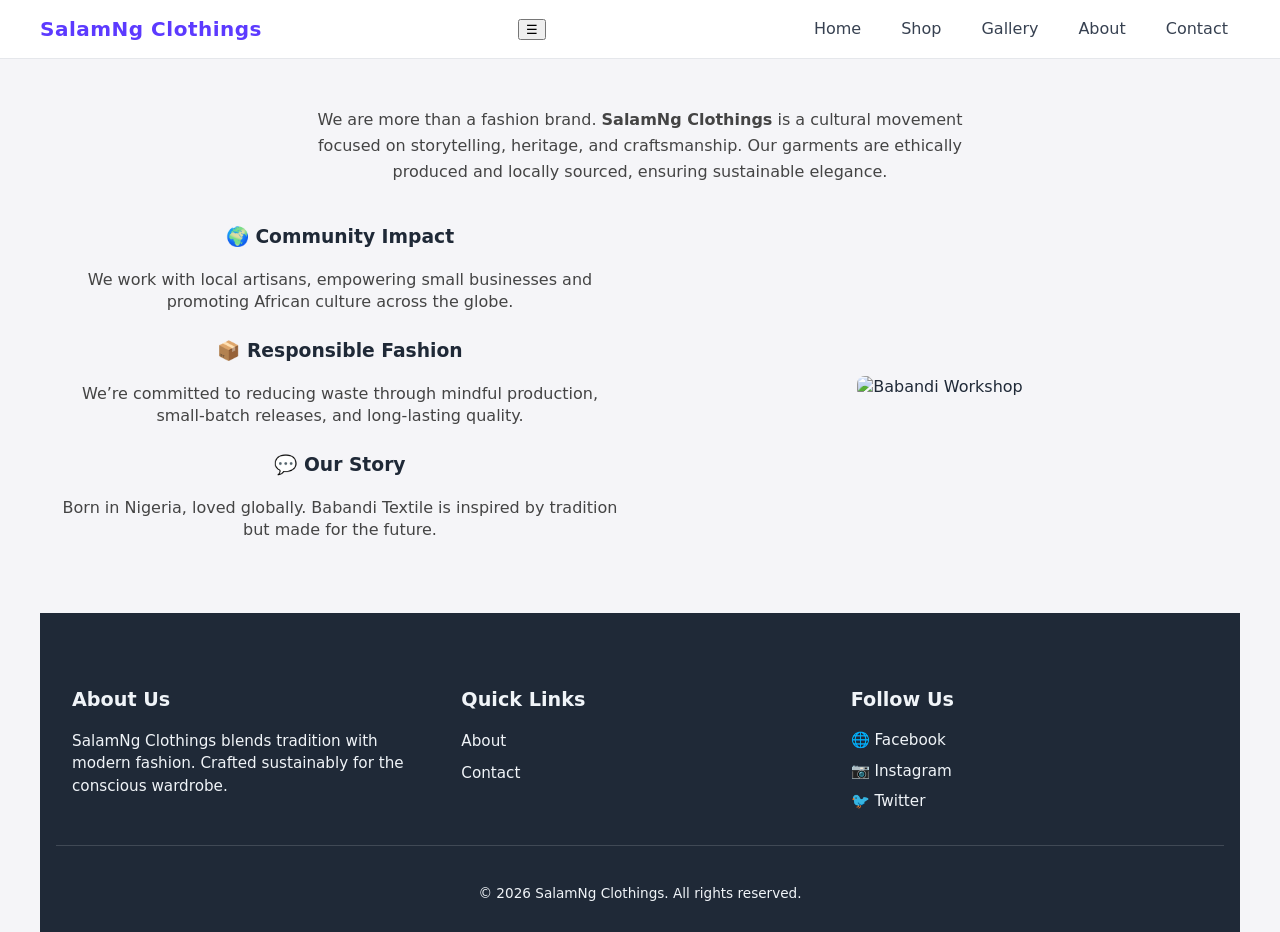
==== about.html @ ce6714ac "Fix HTML formatting and update links" ====
<!DOCTYPE html>
<html lang="en">
<head>
  <meta charset="UTF-8" />
  <meta name="viewport" content="width=device-width, initial-scale=1" />
  <title>About Us - SalamNg Clothings</title>
  <link rel="stylesheet" href="css/styles.css" />
  <style>
    /* About page specific */
    .about-section {
      padding: 3rem 1rem;
    }
    .about-intro {
      font-size: 1.2rem;
      max-width: 800px;
      margin: 0 auto 2rem;
      text-align: center;
      line-height: 1.6;
    }
    .about-content {
      display: flex;
      align-items: center;
      gap: 2rem;
      flex-wrap: wrap;
    }
    .about-text {
      flex: 1 1 300px;
    }
    .about-text h3 {
      margin-top: 1rem;
    }
    .about-image {
      flex: 1 1 300px;
    }
    .about-image img {
      width: 100%;
      border-radius: 8px;
    }
  </style>
</head>
<body>

  <!-- Section 1: Header -->
  <section class="header-container">
    <header class="site-header">
      <div class="container nav">
        <a href="index.html" class="logo">SalamNg Clothings</a>
        <button class="menu-toggle" id="menu-toggle">☰</button>
        <nav class="nav-links" id="nav-links">
          <a href="index.html">Home</a>
          <a href="shop">Shop</a>
          <a href="index.html#gallery">Gallery</a>
          <a href="about.html" class="active">About</a>
          <a href="index.html#contact-info">Contact</a>
        </nav>
      </div>
    </header>
  </section>

  <!-- Section 2: Main Content -->
  <section class="main-container">
    <main class="about-section">
      <div class="container">
        <p class="about-intro">
          We are more than a fashion brand. <strong>SalamNg Clothings</strong> is a cultural movement focused on storytelling, heritage,
          and craftsmanship. Our garments are ethically produced and locally sourced, ensuring sustainable elegance.
        </p>

        <div class="about-content">
          <div class="about-text">
            <h3>🌍 Community Impact</h3>
            <p>We work with local artisans, empowering small businesses and promoting African culture across the globe.</p>

            <h3>📦 Responsible Fashion</h3>
            <p>We’re committed to reducing waste through mindful production, small-batch releases, and long-lasting quality.</p>

            <h3>💬 Our Story</h3>
            <p>Born in Nigeria, loved globally. Babandi Textile is inspired by tradition but made for the future.</p>
          </div>
          <div class="about-image">
            <img src="https://images.unsplash.com/photo-1603309232165-68a1c5ff3b07?auto=format&fit=crop&w=600&q=80" alt="Babandi Workshop" />
          </div>
        </div>
      </div>
    </main>
  </section>

  <!-- Section 3: Footer -->
  <section class="footer-container">
    <footer class="site-footer">
      <div class="container footer-container">
        <!-- About -->
        <div class="footer-col">
          <h4>About Us</h4>
          <p>SalamNg Clothings blends tradition with modern fashion. Crafted sustainably for the conscious wardrobe.</p>
        </div>

        <!-- Quick Links -->
        <div class="footer-col">
          <h4>Quick Links</h4>
          <ul>
            <li><a href="about.html">About</a></li>
            <li><a href="index.html#contact-info">Contact</a></li>
          </ul>
        </div>

        <!-- Socials -->
        <div class="footer-col">
          <h4>Follow Us</h4>
          <div class="socials">
            <a href="#">🌐 Facebook</a>
            <a href="#">📷 Instagram</a>
            <a href="#">🐦 Twitter</a>
          </div>
        </div>
      </div>
      <div class="footer-bottom">
        <p>&copy; <span id="year"></span> SalamNg Clothings. All rights reserved.</p>
      </div>
    </footer>
  </section>

  <!-- Script -->
  <script>
    document.getElementById("year").textContent = new Date().getFullYear();
    // Mobile nav toggle
    document.getElementById("menu-toggle").addEventListener("click", function() {
      document.getElementById("nav-links").classList.toggle("active");
    });
  </script>
</body>
</html>
---- css/styles.css ----
:root {
  --brand: #5c3aff;
  --radius: 0.75rem;
  font-family: system-ui, -apple-system, BlinkMacSystemFont, Segoe UI, Roboto, sans-serif;
  color: #1f2937;
  background: #f5f5f8;
}

* {
  box-sizing: border-box;
}

body {
  margin: 0;
  display: flex;
  flex-direction: column;
  min-height: 100vh;
  line-height: 1.4;
}

a {
  text-decoration: none;
  color: inherit;
}

.container {
  max-width: 1200px;
  margin: 0 auto;
  padding: 0 1rem;
  width: 100%;
}

/* Navbar */
header {
  background: #fff;
  position: sticky;
  top: 0;
  z-index: 100;
  border-bottom: 1px solid #e5e7eb;
}

.nav {
  display: flex;
  align-items: center;
  justify-content: space-between;
  padding: .75rem 0;
  gap: 1rem;
}

.logo {
  font-weight: 700;
  font-size: 1.25rem;
  letter-spacing: .5px;
  color: var(--brand);
}

.nav-links {
  display: flex;
  gap: 1rem;
  flex-wrap: wrap;
  align-items: center;
}

.nav-links a {
  padding: 6px 12px;
  border-radius: 6px;
  font-weight: 500;
  color: #374151;
}

.nav-links a:hover {
  background: rgba(92, 58, 255, 0.08);
  color: var(--brand);
}

/* Hero */
.hero {
  background: linear-gradient(135deg, #5c3affcc 0%, #ff66b3cc 100%);
  color: #fff;
  padding: 3rem 1rem;
  border-radius: 16px;
  margin: 1rem 0;
  overflow: hidden;
}

.hero-inner {
  display: flex;
  flex-wrap: wrap;
  gap: 2rem;
  align-items: center;
  max-width: 1100px;
  margin: 0 auto;
}

.hero-text {
  flex: 1 1 320px;
}

.hero-text h1 {
  margin: 0;
  font-size: 2.4rem;
}

.hero-text p {
  margin: .100rem 0 1.5rem;
  font-size: 1rem;
}

.btn {
  background: #fff;
  color: var(--brand);
  padding: 12px 20px;
  border-radius: 999px;
  font-weight: 600;
  border: none;
  cursor: pointer;
  transition: transform .2s;
}

.btn:hover {
  transform: scale(1.02);
}

.hero-image {
  flex: 1 1 300px;
}

.hero-image img {
  width: 100%;
  border-radius: 16px;
  object-fit: cover;
  display: block;
  filter: drop-shadow(0 25px 60px rgba(0, 0, 0, 0.2));
}

/* About Section */
.about-section {
  padding: 3rem 1rem;
  text-align: center;
}

.about-section h2 {
  font-size: 2rem;
  margin-bottom: 1rem;
  color: var(--brand);
}

.about-section p {
  max-width: 700px;
  margin: 0 auto 1.5rem;
  color: #444;
  font-size: 1rem;
}

/* Solutions Section */
.solutions-section {
  padding: 3rem 1rem;
  background: #fff;
  text-align: center;
}

.solutions-section h2 {
  font-size: 2rem;
  margin-bottom: 1rem;
  color: var(--brand);
}

.solutions-intro {
  max-width: 700px;
  margin: 0 auto 2rem;
  font-size: 1rem;
  color: #555;
}

.solutions-grid {
  display: grid;
  grid-template-columns: repeat(auto-fit, minmax(250px, 1fr));
  gap: 2rem;
  margin-top: 2rem;
}

.solution-card {
  background: #f9f9fb;
  border-radius: 12px;
  padding: 2rem 1.5rem;
  box-shadow: 0 8px 20px rgba(0,0,0,0.05);
  transition: transform .2s;
}

.solution-card:hover {
  transform: translateY(-4px);
}

.solution-card h3 {
  margin-bottom: 1rem;
  color: var(--brand);
  font-size: 1.25rem;
}

.solution-card p {
  font-size: 0.95rem;
  color: #333;
  line-height: 1.5;
}

/* Contact Section, Footer ... (unchanged from your code) */

/* Responsive */
@media (max-width: 900px) {
  .hero-inner {
    flex-direction: column;
  }

  .solutions-grid {
    grid-template-columns: 1fr;
  }
}
/* Tailor Section */
.tailor-section {
  padding: 3rem 1rem;
  background: #fff;
}

.tailor-inner {
  display: flex;
  flex-wrap: wrap;
  gap: 2rem;
  align-items: center;
  justify-content: space-between;
}

.tailor-text {
  flex: 1 1 350px;
}

.tailor-text h3 {
  font-size: 1.75rem;
  margin-bottom: 1rem;
  color: var(--brand);
}

.tailor-text p {
  font-size: 1rem;
  line-height: 1.6;
  color: #444;
}

.tailor-image {
  flex: 1 1 300px;
}

.tailor-image img {
  width: 100%;
  border-radius: 12px;
  object-fit: cover;
  box-shadow: 0 8px 20px rgba(0,0,0,0.08);
}

/* Contact Section Improvements */
.contact-section {
  padding: 4rem 1rem;
  background: #f9f9fb;
  text-align: center;
}

.contact-section h2 {
  font-size: 2rem;
  margin-bottom: 1rem;
  color: var(--brand);
}

.contact-section p {
  max-width: 650px;
  margin: 0 auto 2rem;
  color: #555;
  font-size: 1rem;
}

.contact-grid {
  display: grid;
  gap: 2rem;
  grid-template-columns: repeat(auto-fit, minmax(220px, 1fr));
  margin-bottom: 2.5rem;
}

.contact-item h3 {
  font-size: 1.1rem;
  color: var(--brand);
  margin-bottom: 0.5rem;
}

.contact-item p,
.contact-item a {
  font-size: 0.95rem;
  color: #333;
}

.map-form-grid {
  display: flex;
  flex-wrap: wrap;
  gap: 2rem;
  justify-content: space-between;
}

.map-container {
  flex: 1 1 350px;
  height: 250px;
  border-radius: 8px;
  overflow: hidden;
  box-shadow: 0 4px 12px rgba(0,0,0,0.08);
}

.map-container iframe {
  width: 100%;
  height: 100%;
  border: 0;
}

.contact-form-container {
  flex: 1 1 400px;
  background: #fff;
  padding: 2rem;
  border-radius: 8px;
  box-shadow: 0 4px 15px rgba(0,0,0,0.05);
  text-align: left;
}

.contact-form-container h3 {
  margin-bottom: 1rem;
  color: var(--brand);
  text-align: center;
}

.form-group {
  margin-bottom: 1rem;
}

.form-group label {
  display: block;
  margin-bottom: 0.3rem;
  font-weight: 500;
}

.form-group input,
.form-group textarea {
  width: 100%;
  padding: 0.7rem;
  border: 1px solid #ccc;
  border-radius: 6px;
}

.form-group input:focus,
.form-group textarea:focus {
  border-color: var(--brand);
  outline: none;
}

/* Responsive */
@media (max-width: 900px) {
  .tailor-inner {
    flex-direction: column;
    text-align: center;
  }

  .map-form-grid {
    flex-direction: column;
  }
}
/* Contact Section */
.contact-section {
  padding: 4rem 1rem;
  background: #f9f9fb;
  text-align: center;
}

.contact-section h2 {
  font-size: 2rem;
  margin-bottom: 1rem;
  color: var(--brand);
}

.contact-section p {
  max-width: 650px;
  margin: 0 auto 2rem;
  color: #555;
  font-size: 1rem;
}

/* Contact Info Grid */
.contact-grid {
  display: grid;
  grid-template-columns: repeat(auto-fit, minmax(220px, 1fr));
  gap: 2rem;
  margin-bottom: 3rem;
}

.contact-item h3 {
  font-size: 1.1rem;
  color: var(--brand);
  margin-bottom: 0.5rem;
}

.contact-item p,
.contact-item a {
  font-size: 0.95rem;
  color: #333;
}

.contact-item a:hover {
  color: var(--brand);
  text-decoration: underline;
}

/* Map + Form Layout */
.map-form-grid {
  display: flex;
  flex-wrap: wrap;
  gap: 2rem;
  justify-content: space-between;
  align-items: flex-start;
}

.map-container {
  flex: 1 1 350px;
  min-height: 280px;
  border-radius: 10px;
  overflow: hidden;
  box-shadow: 0 4px 15px rgba(0,0,0,0.08);
}

.map-container iframe {
  width: 100%;
  height: 100%;
  border: 0;
}

.contact-form-container {
  flex: 1 1 400px;
  background: #fff;
  padding: 2rem;
  border-radius: 10px;
  box-shadow: 0 6px 20px rgba(0,0,0,0.08);
  text-align: left;
}

.contact-form-container h3 {
  margin-bottom: 1rem;
  color: var(--brand);
  text-align: center;
}

.form-group {
  margin-bottom: 1rem;
}

.form-group label {
  display: block;
  margin-bottom: 0.3rem;
  font-weight: 500;
}

.form-group input,
.form-group textarea {
  width: 100%;
  padding: 0.75rem;
  border: 1px solid #ccc;
  border-radius: 6px;
  font-size: 0.95rem;
}

.form-group input:focus,
.form-group textarea:focus {
  border-color: var(--brand);
  outline: none;
}

.contact-form-container .btn {
  width: 100%;
  padding: 0.9rem;
  font-size: 1rem;
  background: var(--brand);
  color: #fff;
  border: none;
  border-radius: 6px;
  cursor: pointer;
}

.contact-form-container .btn:hover {
  background: #4630b5;
}

/* Footer */
.site-footer {
  background: #1f2937;
  color: #f0f4f8;
  padding: 3rem 1rem 1rem;
}

.footer-container {
  display: grid;
  gap: 2rem;
  grid-template-columns: repeat(auto-fit, minmax(250px, 1fr));
  max-width: 1200px;
  margin: 0 auto;
}

.footer-col h4 {
  font-size: 1.2rem;
  margin-bottom: 1rem;
}

.footer-col ul {
  list-style: none;
  padding: 0;
  margin: 0;
}

.footer-col li {
  margin-bottom: 0.6rem;
}

.footer-col a {
  color: #f0f4f8;
  text-decoration: none;
  font-size: 0.95rem;
}

.footer-col a:hover {
  color: var(--brand);
}

.footer-col p {
  font-size: 0.95rem;
  line-height: 1.5;
}

.socials {
  display: flex;
  flex-direction: column;
  gap: 0.6rem;
}

.footer-bottom {
  text-align: center;
  padding-top: 1.5rem;
  font-size: 0.85rem;
  border-top: 1px solid rgba(255, 255, 255, 0.15);
  margin-top: 2rem;
}

/* Responsive Fixes */
@media (max-width: 900px) {
  .map-form-grid {
    flex-direction: column;
  }

  .contact-form-container {
    margin: 0 auto;
    width: 100%;
  }

  .footer-container {
    text-align: center;
  }
}
.map-container {
  flex: 1 1 350px;
  min-height: 350px;   /* Increased from 280px */
  height: 100%;
  border-radius: 10px;
  overflow: hidden;
  box-shadow: 0 4px 15px rgba(0,0,0,0.08);
}

.map-container iframe {
  width: 100%;
  height: 100%;
  border: 0;
  display: block;
}
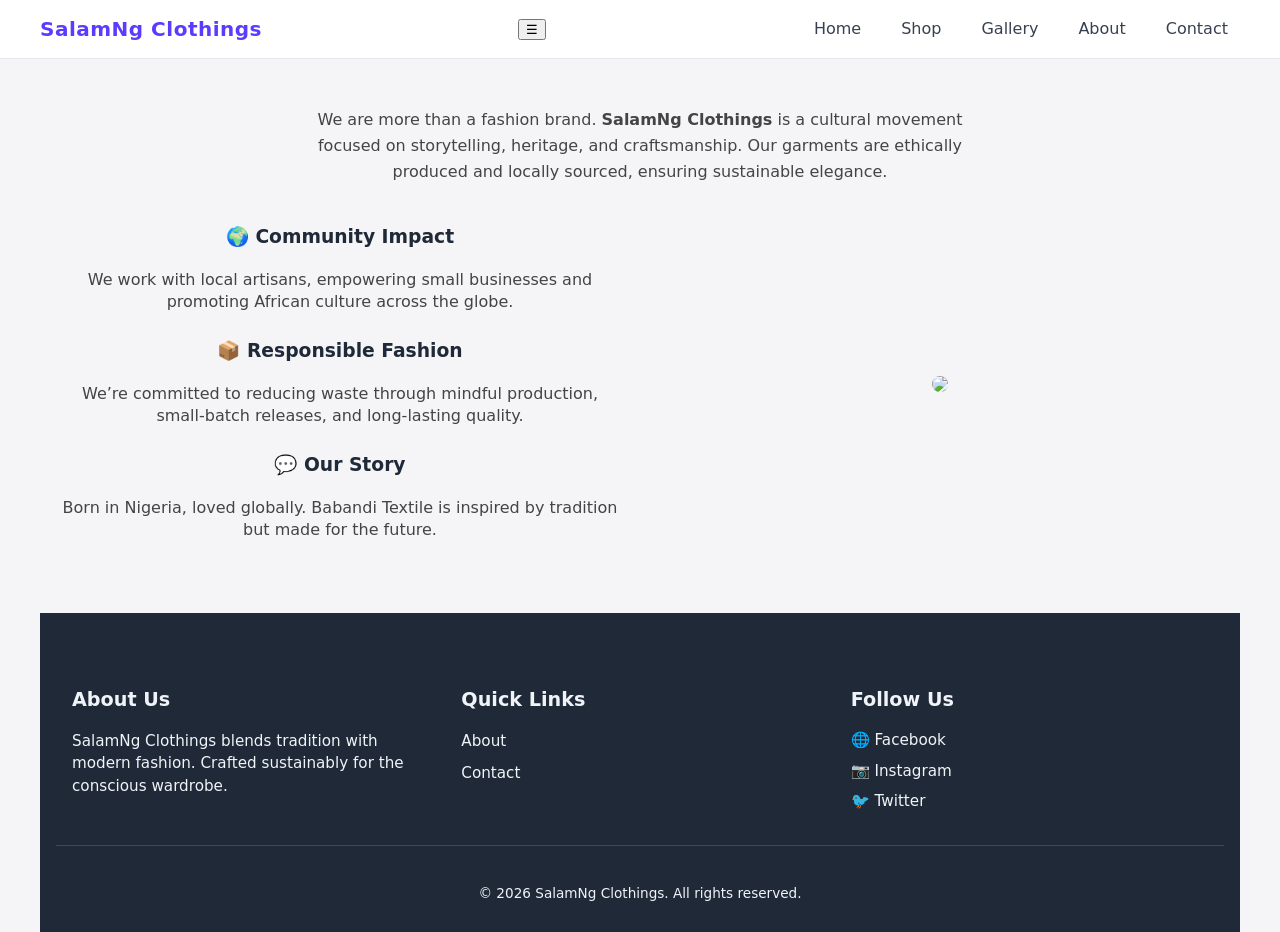
==== commit b1ce79b0: "Update about.html" ====
--- a/about.html
+++ b/about.html
@@ -78,7 +78,7 @@
             <p>Born in Nigeria, loved globally. Babandi Textile is inspired by tradition but made for the future.</p>
           </div>
           <div class="about-image">
-            <img src="https://images.unsplash.com/photo-1603309232165-68a1c5ff3b07?auto=format&fit=crop&w=600&q=80" alt="Babandi Workshop" />
+            <img src="https://images/IMG_3406.jpeg alt="Salamng Clothings" />
           </div>
         </div>
       </div>
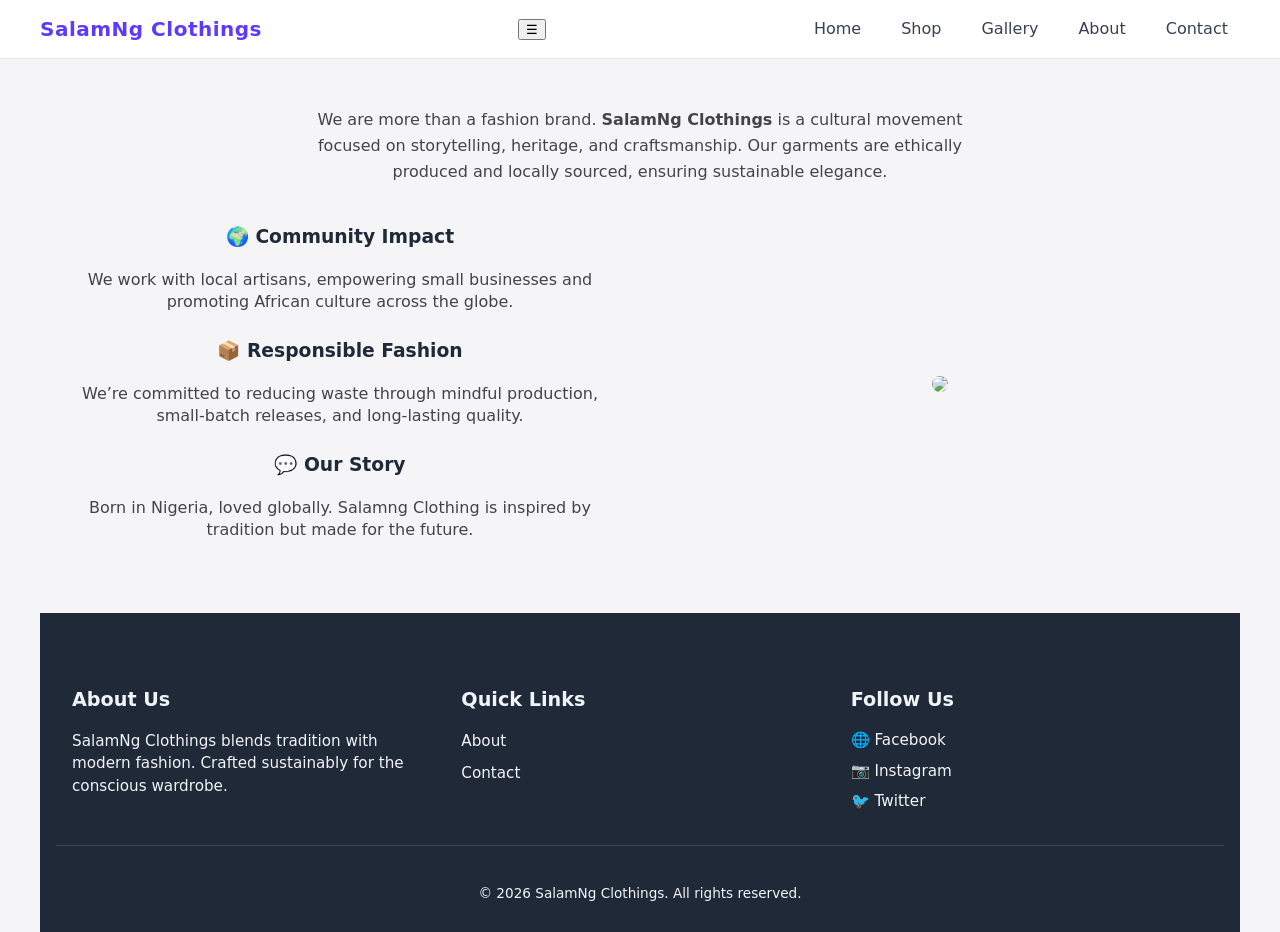
==== commit f5f4743f: "Update about.html" ====
--- a/about.html
+++ b/about.html
@@ -75,7 +75,7 @@
             <p>We’re committed to reducing waste through mindful production, small-batch releases, and long-lasting quality.</p>
 
             <h3>💬 Our Story</h3>
-            <p>Born in Nigeria, loved globally. Babandi Textile is inspired by tradition but made for the future.</p>
+            <p>Born in Nigeria, loved globally. Salamng Clothing is inspired by tradition but made for the future.</p>
           </div>
           <div class="about-image">
             <img src="https://images/IMG_3406.jpeg alt="Salamng Clothings" />
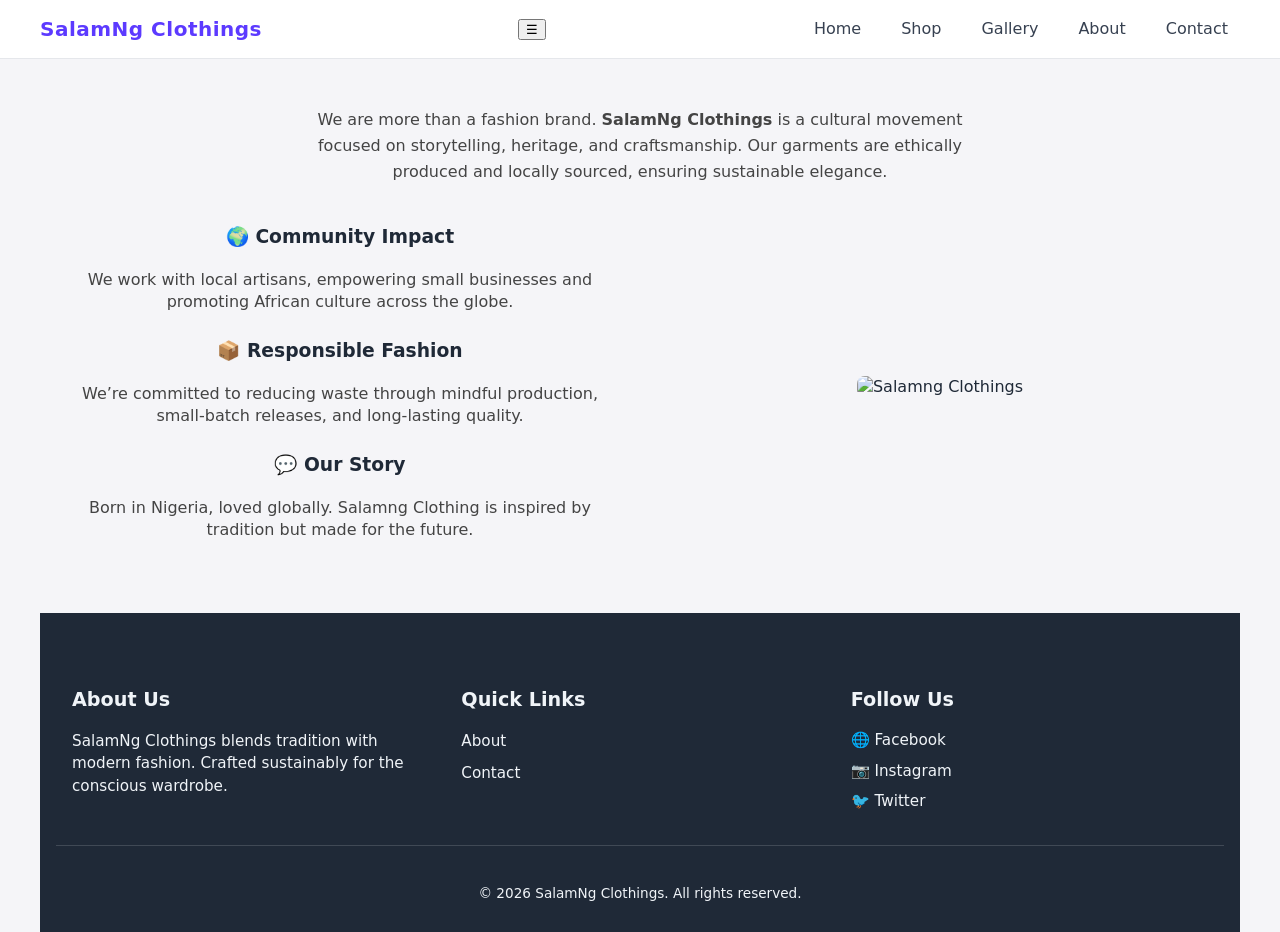
==== commit 71b482f1: "Fix HTML syntax and formatting issues in about.html" ====
--- a/about.html
+++ b/about.html
@@ -78,7 +78,7 @@
             <p>Born in Nigeria, loved globally. Salamng Clothing is inspired by tradition but made for the future.</p>
           </div>
           <div class="about-image">
-            <img src="https://images/IMG_3406.jpeg alt="Salamng Clothings" />
+            <img src="https:// images/IMG_3405.jpeg"alt="Salamng Clothings" />
           </div>
         </div>
       </div>
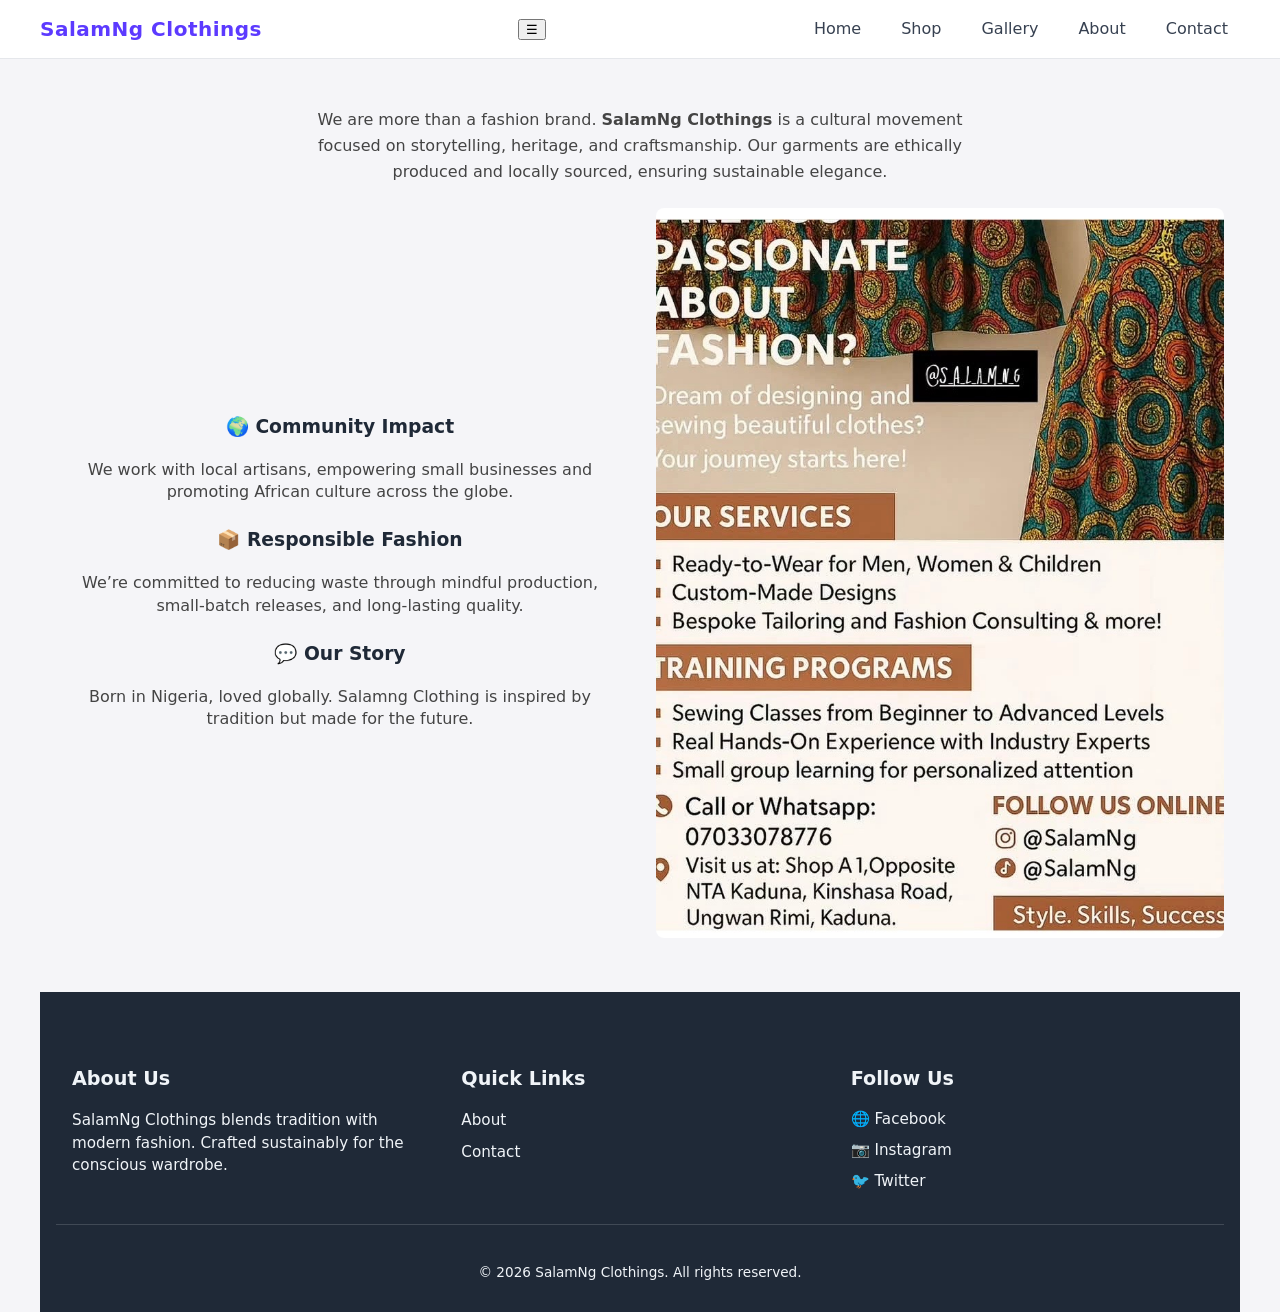
==== commit 1c2693fa: "Update about.html" ====
--- a/about.html
+++ b/about.html
@@ -78,7 +78,7 @@
             <p>Born in Nigeria, loved globally. Salamng Clothing is inspired by tradition but made for the future.</p>
           </div>
           <div class="about-image">
-            <img src="https:// images/IMG_3405.jpeg"alt="Salamng Clothings" />
+            <img src="images/IMG_3405.jpeg" alt="Salamng Clothings" />
           </div>
         </div>
       </div>
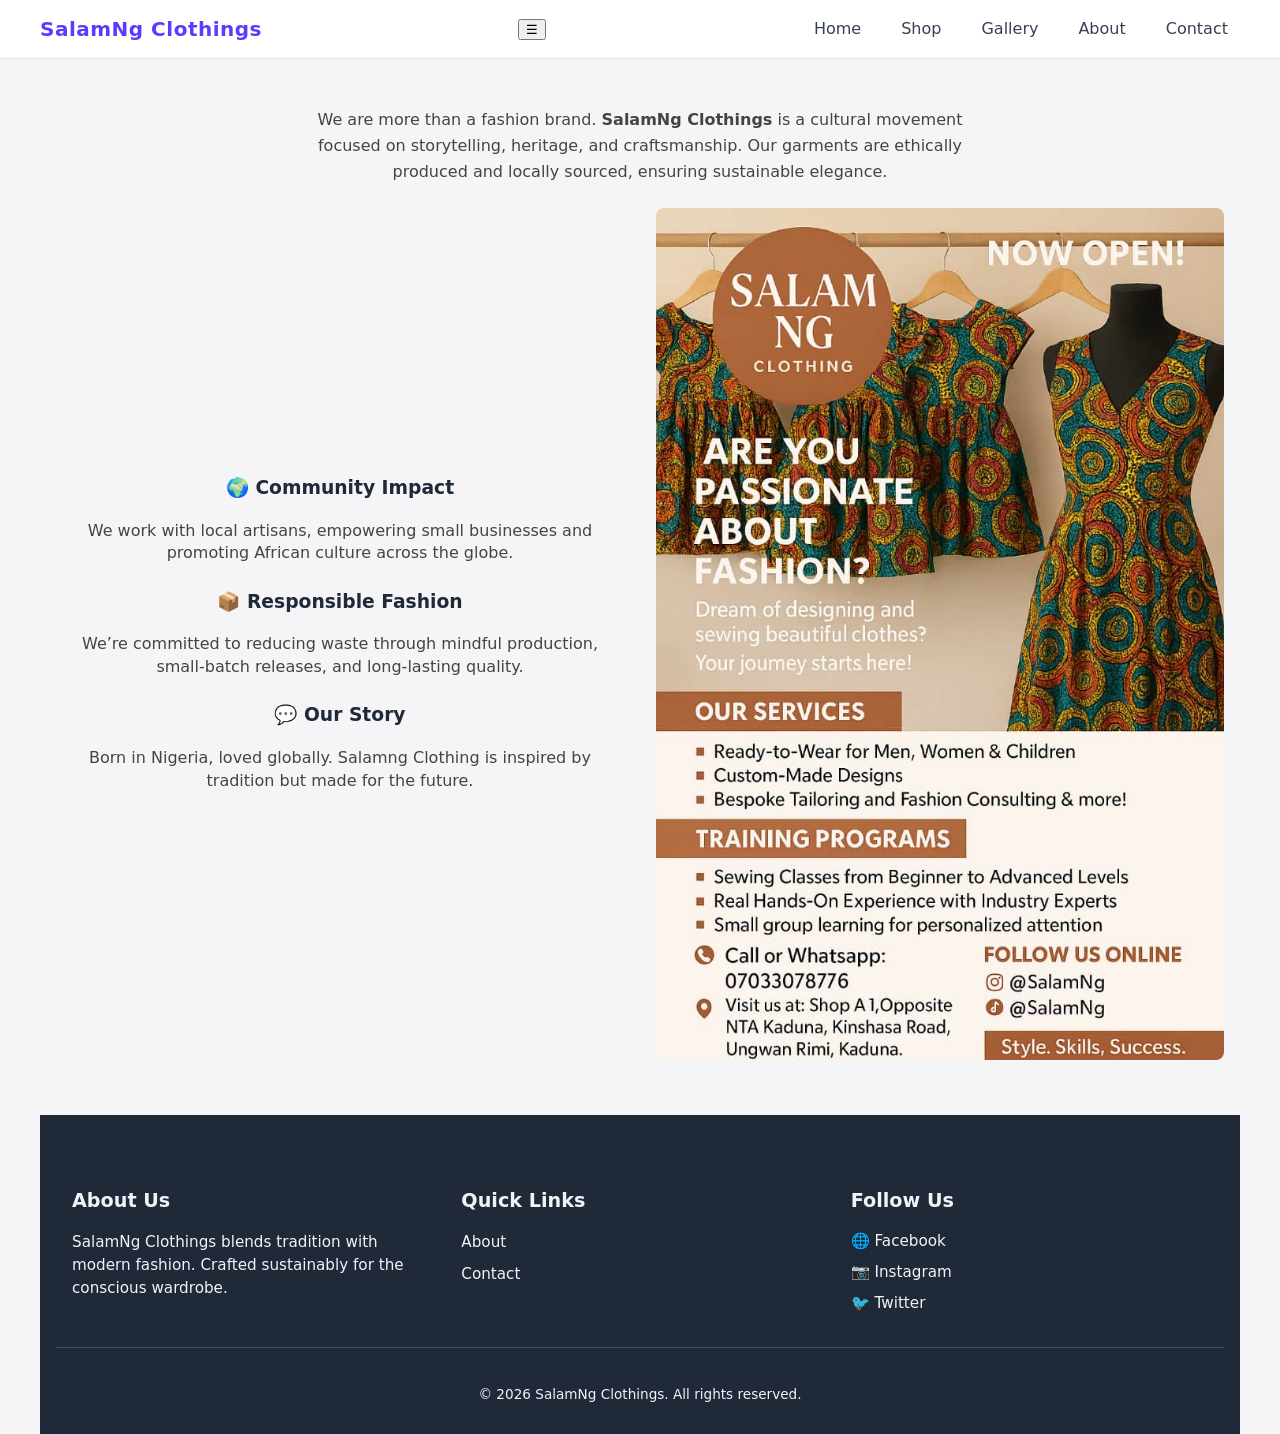
==== commit 7cb41f8d: "Update about.html" ====
--- a/about.html
+++ b/about.html
@@ -78,7 +78,7 @@
             <p>Born in Nigeria, loved globally. Salamng Clothing is inspired by tradition but made for the future.</p>
           </div>
           <div class="about-image">
-            <img src="images/IMG_3405.jpeg" alt="Salamng Clothings" />
+            <img src="images/WhatsApp Image 2026-06-21 at 17.35.40.jpeg" alt="Salamng Clothings" />
           </div>
         </div>
       </div>
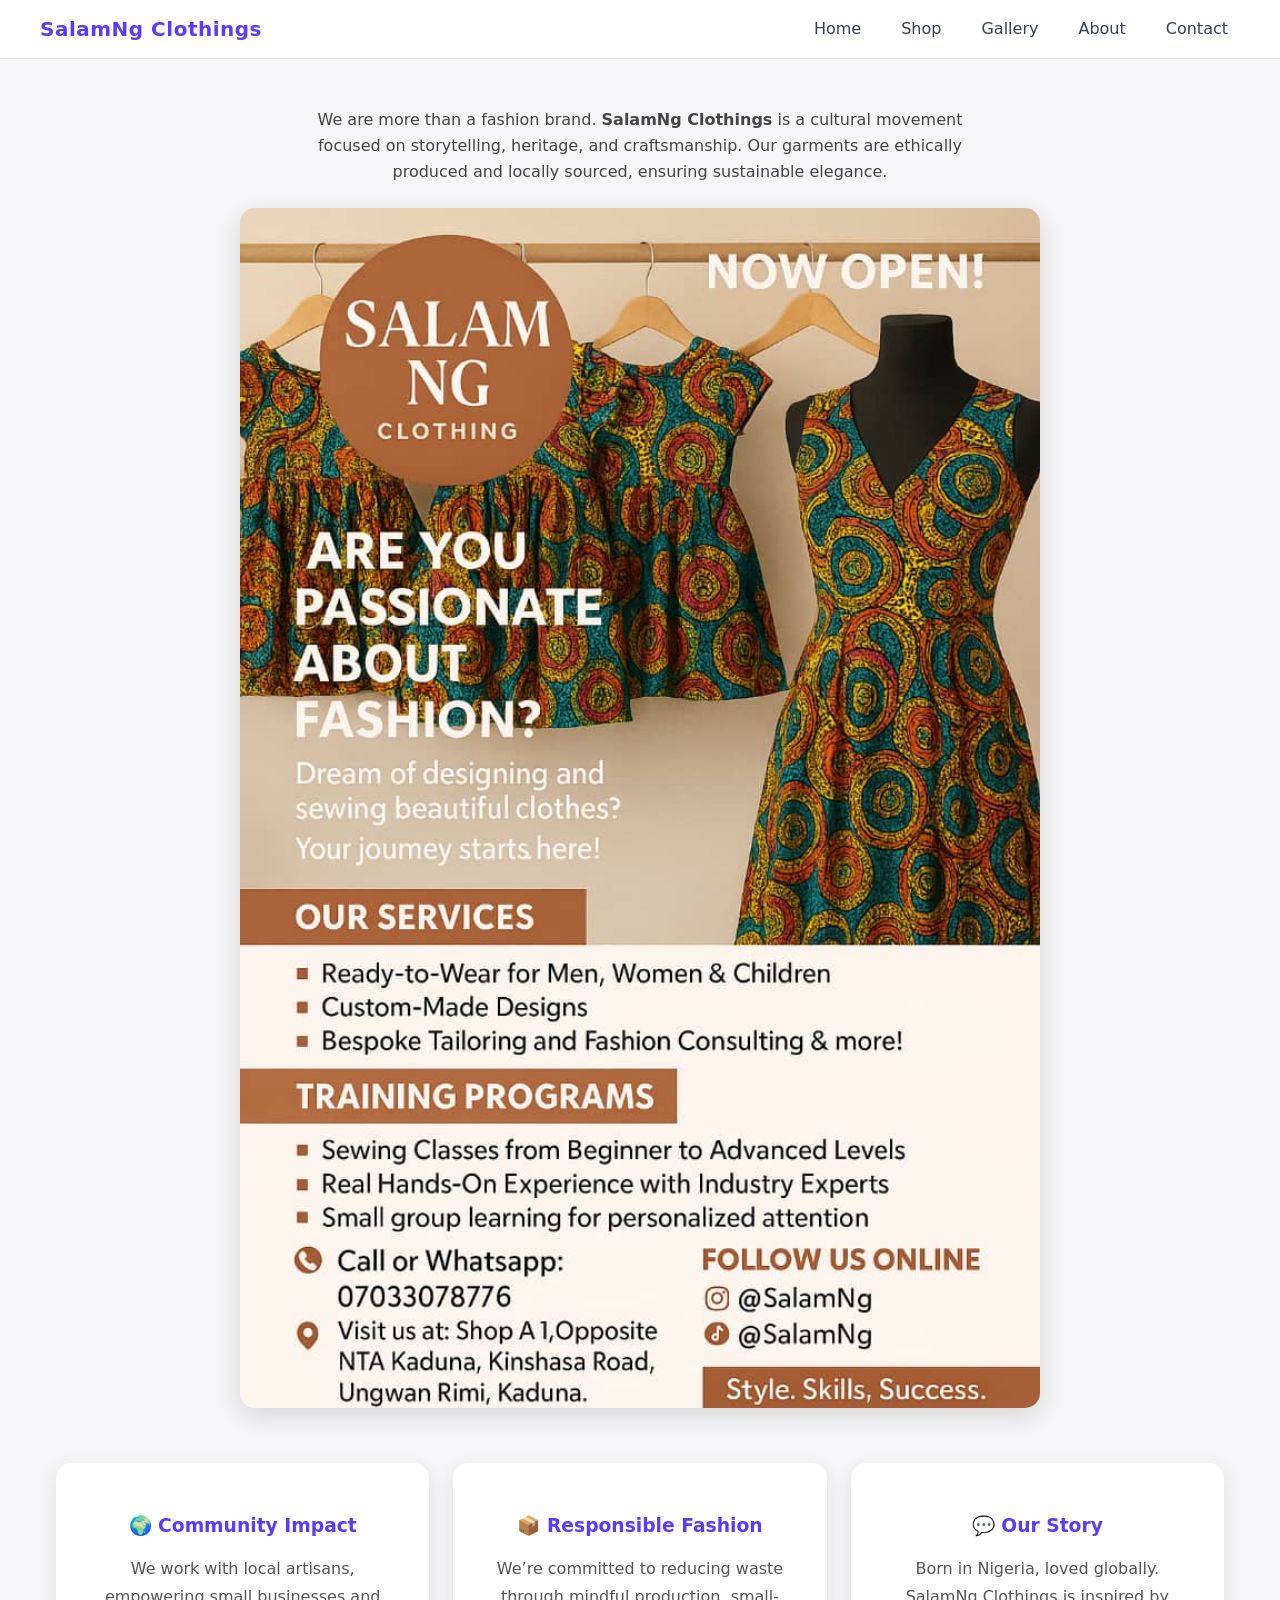
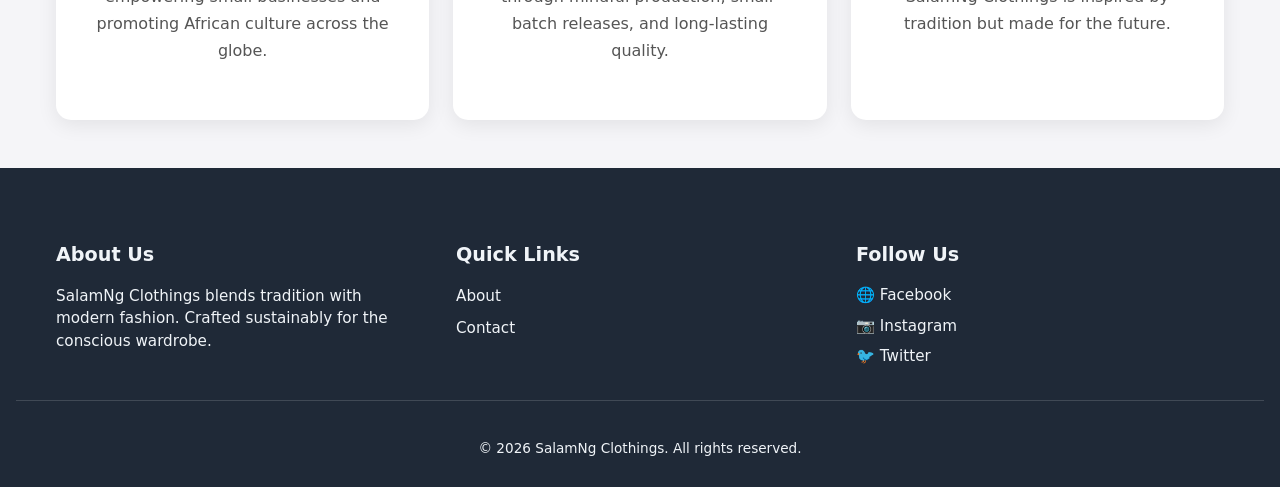
==== commit d92230dd: "Update about.html" ====
--- a/about.html
+++ b/about.html
@@ -1,134 +1,172 @@
-<!DOCTYPE html>
-<html lang="en">
-<head>
-  <meta charset="UTF-8" />
-  <meta name="viewport" content="width=device-width, initial-scale=1" />
-  <title>About Us - SalamNg Clothings</title>
-  <link rel="stylesheet" href="css/styles.css" />
-  <style>
-    /* About page specific */
-    .about-section {
-      padding: 3rem 1rem;
-    }
-    .about-intro {
-      font-size: 1.2rem;
-      max-width: 800px;
-      margin: 0 auto 2rem;
-      text-align: center;
-      line-height: 1.6;
-    }
-    .about-content {
-      display: flex;
-      align-items: center;
-      gap: 2rem;
-      flex-wrap: wrap;
-    }
-    .about-text {
-      flex: 1 1 300px;
-    }
-    .about-text h3 {
-      margin-top: 1rem;
-    }
-    .about-image {
-      flex: 1 1 300px;
-    }
-    .about-image img {
-      width: 100%;
-      border-radius: 8px;
-    }
-  </style>
-</head>
-<body>
-
-  <!-- Section 1: Header -->
-  <section class="header-container">
-    <header class="site-header">
-      <div class="container nav">
-        <a href="index.html" class="logo">SalamNg Clothings</a>
-        <button class="menu-toggle" id="menu-toggle">☰</button>
-        <nav class="nav-links" id="nav-links">
-          <a href="index.html">Home</a>
-          <a href="shop">Shop</a>
-          <a href="index.html#gallery">Gallery</a>
-          <a href="about.html" class="active">About</a>
-          <a href="index.html#contact-info">Contact</a>
-        </nav>
-      </div>
-    </header>
-  </section>
-
-  <!-- Section 2: Main Content -->
-  <section class="main-container">
-    <main class="about-section">
-      <div class="container">
-        <p class="about-intro">
-          We are more than a fashion brand. <strong>SalamNg Clothings</strong> is a cultural movement focused on storytelling, heritage,
-          and craftsmanship. Our garments are ethically produced and locally sourced, ensuring sustainable elegance.
-        </p>
-
-        <div class="about-content">
-          <div class="about-text">
-            <h3>🌍 Community Impact</h3>
-            <p>We work with local artisans, empowering small businesses and promoting African culture across the globe.</p>
-
-            <h3>📦 Responsible Fashion</h3>
-            <p>We’re committed to reducing waste through mindful production, small-batch releases, and long-lasting quality.</p>
-
-            <h3>💬 Our Story</h3>
-            <p>Born in Nigeria, loved globally. Salamng Clothing is inspired by tradition but made for the future.</p>
-          </div>
-          <div class="about-image">
-            <img src="images/WhatsApp Image 2026-06-21 at 17.35.40.jpeg" alt="Salamng Clothings" />
-          </div>
-        </div>
-      </div>
-    </main>
-  </section>
-
-  <!-- Section 3: Footer -->
-  <section class="footer-container">
-    <footer class="site-footer">
-      <div class="container footer-container">
-        <!-- About -->
-        <div class="footer-col">
-          <h4>About Us</h4>
-          <p>SalamNg Clothings blends tradition with modern fashion. Crafted sustainably for the conscious wardrobe.</p>
-        </div>
-
-        <!-- Quick Links -->
-        <div class="footer-col">
-          <h4>Quick Links</h4>
-          <ul>
-            <li><a href="about.html">About</a></li>
-            <li><a href="index.html#contact-info">Contact</a></li>
-          </ul>
-        </div>
-
-        <!-- Socials -->
-        <div class="footer-col">
-          <h4>Follow Us</h4>
-          <div class="socials">
-            <a href="#">🌐 Facebook</a>
-            <a href="#">📷 Instagram</a>
-            <a href="#">🐦 Twitter</a>
-          </div>
-        </div>
-      </div>
-      <div class="footer-bottom">
-        <p>&copy; <span id="year"></span> SalamNg Clothings. All rights reserved.</p>
-      </div>
-    </footer>
-  </section>
-
-  <!-- Script -->
-  <script>
-    document.getElementById("year").textContent = new Date().getFullYear();
-    // Mobile nav toggle
-    document.getElementById("menu-toggle").addEventListener("click", function() {
-      document.getElementById("nav-links").classList.toggle("active");
-    });
-  </script>
-</body>
-</html>
-
-
+<!DOCTYPE html>
+<html lang="en">
+<head>
+<meta charset="UTF-8">
+<meta name="viewport" content="width=device-width, initial-scale=1">
+<title>About Us - SalamNg Clothings</title>
+<link rel="stylesheet" href="css/styles.css">
+<style>
+.about-section{
+    padding:3rem 1rem;
+}
+.about-intro{
+    font-size:1.2rem;
+    max-width:800px;
+    margin:0 auto 2rem;
+    text-align:center;
+    line-height:1.6;
+}
+.about-image{
+    max-width:800px;
+    margin:0 auto 3rem;
+}
+.about-image img{
+    width:100%;
+    border-radius:15px;
+    box-shadow:0 8px 25px rgba(0,0,0,.12);
+}
+.about-boxes{
+    display:grid;
+    grid-template-columns:repeat(auto-fit,minmax(260px,1fr));
+    gap:1.5rem;
+}
+.about-box{
+    background:#fff;
+    padding:2rem;
+    border-radius:15px;
+    box-shadow:0 5px 20px rgba(0,0,0,.08);
+    transition:.3s;
+    text-align:center;
+}
+.about-box:hover{
+    transform:translateY(-8px);
+}
+.about-box h3{
+    color:#5c3aff;
+    margin-bottom:1rem;
+}
+.about-box p{
+    color:#555;
+    line-height:1.7;
+}
+.menu-toggle{
+    display:none;
+}
+@media(max-width:768px){
+    .nav-links{
+        display:none;
+        flex-direction:column;
+        position:absolute;
+        top:80px;
+        right:0;
+        background:#fff;
+        width:220px;
+        padding:1rem;
+        box-shadow:0 4px 10px rgba(0,0,0,.1);
+    }
+    .nav-links.active{
+        display:flex;
+    }
+    .menu-toggle{
+        display:block;
+        background:none;
+        border:none;
+        font-size:1.8rem;
+        cursor:pointer;
+    }
+}
+</style>
+</head>
+<body>
+<!-- Header -->
+<header class="site-header">
+<div class="container nav">
+<a href="index.html" class="logo">
+    SalamNg Clothings
+</a>
+<button class="menu-toggle" id="menu-toggle">☰</button>
+<nav class="nav-links" id="nav-links">
+    <a href="index.html">Home</a>
+    <a href="shop.html">Shop</a>
+    <a href="gallery.html">Gallery</a>
+    <a href="about.html" class="active">About</a>
+    <a href="index.html#contact-info">Contact</a>
+</nav>
+</div>
+</header>
+<!-- About Section -->
+<section class="about-section">
+<div class="container">
+<p class="about-intro">
+We are more than a fashion brand.
+<strong>SalamNg Clothings</strong> is a cultural movement focused on storytelling,
+heritage, and craftsmanship. Our garments are ethically produced and locally
+sourced, ensuring sustainable elegance.
+</p>
+<div class="about-image">
+<img src="images/WhatsApp Image 2026-06-21 at 17.35.40.jpeg" alt="SalamNg Clothings">
+</div>
+<div class="about-boxes">
+<div class="about-box">
+<h3>🌍 Community Impact</h3>
+<p>
+We work with local artisans, empowering small businesses and promoting
+African culture across the globe.
+</p>
+</div>
+<div class="about-box">
+<h3>📦 Responsible Fashion</h3>
+<p>
+We’re committed to reducing waste through mindful production,
+small-batch releases, and long-lasting quality.
+</p>
+</div>
+<div class="about-box">
+<h3>💬 Our Story</h3>
+<p>
+Born in Nigeria, loved globally. SalamNg Clothings is inspired by
+tradition but made for the future.
+</p>
+</div>
+</div>
+</div>
+</section>
+<!-- Footer -->
+<footer class="site-footer">
+<div class="container footer-container">
+<div class="footer-col">
+<h4>About Us</h4>
+<p>
+SalamNg Clothings blends tradition with modern fashion.
+Crafted sustainably for the conscious wardrobe.
+</p>
+</div>
+<div class="footer-col">
+<h4>Quick Links</h4>
+<ul>
+<li><a href="about.html">About</a></li>
+<li><a href="index.html#contact-info">Contact</a></li>
+</ul>
+</div>
+<div class="footer-col">
+<h4>Follow Us</h4>
+<div class="socials">
+<a href="#">🌐 Facebook</a>
+<a href="#">📷 Instagram</a>
+<a href="#">🐦 Twitter</a>
+</div>
+</div>
+</div>
+<div class="footer-bottom">
+<p>&copy; <span id="year"></span> SalamNg Clothings. All rights reserved.</p>
+</div>
+</footer>
+<script>
+document.getElementById("year").textContent =
+new Date().getFullYear();
+document.getElementById("menu-toggle").addEventListener("click", function(){
+document.getElementById("nav-links").classList.toggle("active");
+});
+</script>
+</body>
+</html>
